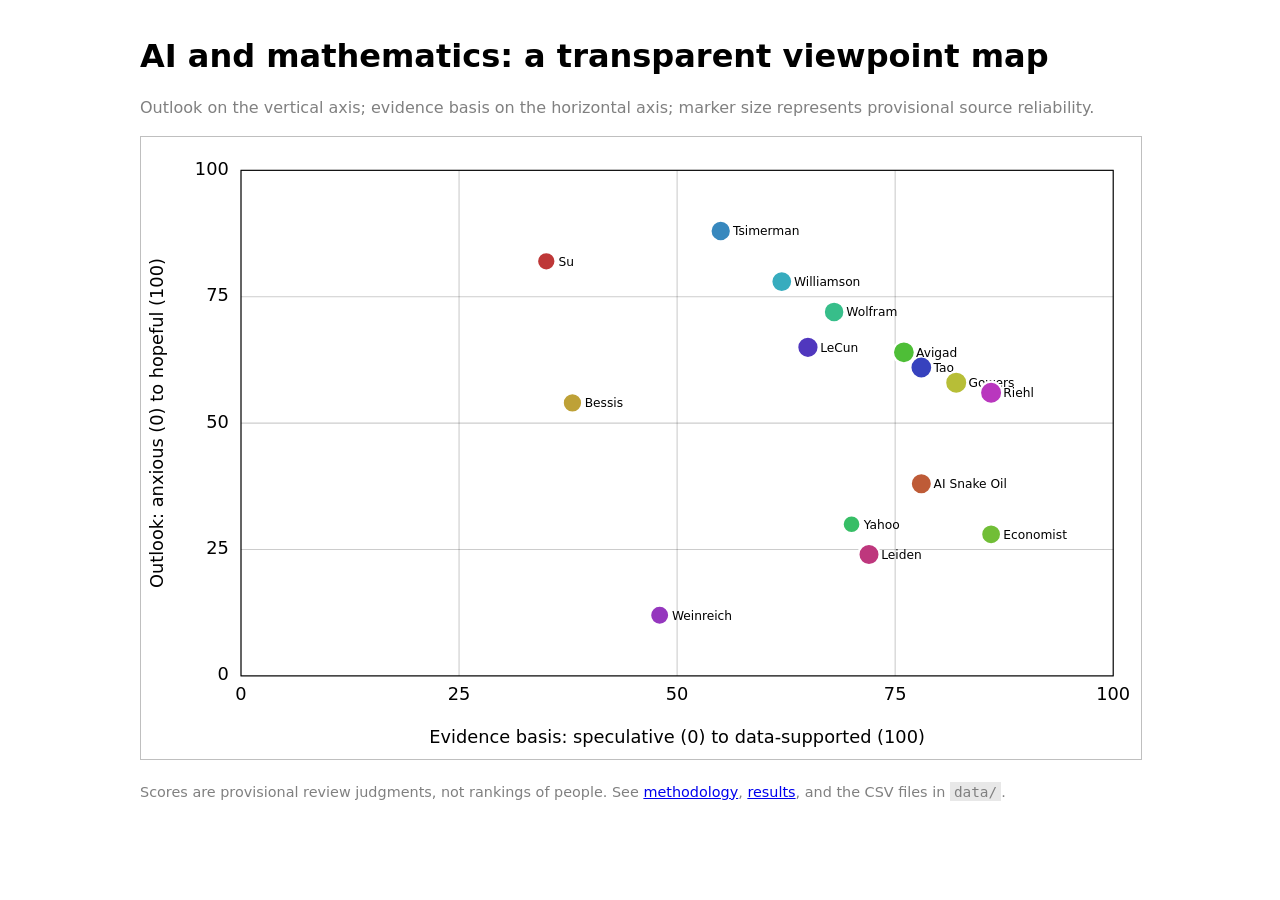
==== docs/index.html @ 7d038725 "Add public results page and source snapshot index" ====
<!doctype html>
<html lang="en">
<head>
  <meta charset="utf-8">
  <meta name="viewport" content="width=device-width, initial-scale=1">
  <title>AI and Mathematics: viewpoint map</title>
  <style>
    :root { color-scheme: light dark; font-family: system-ui, sans-serif; }
    body { max-width: 1000px; margin: 2rem auto; padding: 0 1rem; color: CanvasText; background: Canvas; line-height: 1.5; }
    h1 { margin-bottom: .25rem; } .lede { color: GrayText; }
    svg { width: 100%; height: auto; border: 1px solid color-mix(in srgb, CanvasText 25%, transparent); }
    .grid { stroke: color-mix(in srgb, CanvasText 20%, transparent); } .axis { stroke: CanvasText; }
    .point { stroke: Canvas; stroke-width: 2; } .label { font-size: 11px; fill: CanvasText; }
    .note { font-size: .9rem; color: GrayText; } code { background: color-mix(in srgb, CanvasText 9%, transparent); padding: .1rem .25rem; }
  </style>
</head>
<body>
  <h1>AI and mathematics: a transparent viewpoint map</h1>
  <p class="lede">Outlook on the vertical axis; evidence basis on the horizontal axis; marker size represents provisional source reliability.</p>
  <svg id="chart" viewBox="0 0 900 560" role="img" aria-label="Scatter plot of sources by evidence basis, outlook, and reliability"></svg>
  <p class="note">Scores are provisional review judgments, not rankings of people. See <a href="METHODOLOGY.md">methodology</a>, <a href="RESULTS.md">results</a>, and the CSV files in <code>data/</code>.</p>
  <script>
    const data = [
      ['Su',35,82,60],['Bessis',38,54,68],['Economist',86,28,72],['Yahoo',70,30,55],['Williamson',62,78,80],['Tao',78,61,88],['Weinreich',48,12,65],['Leiden',72,24,82],['AI Snake Oil',78,38,82],['Gowers',82,58,90],['Avigad',76,64,88],['Wolfram',68,72,78],['Tsimerman',55,88,76],['LeCun',65,65,84],['Riehl',86,56,90]
    ];
    const svg = document.getElementById('chart'), ns = 'http://www.w3.org/2000/svg';
    const m={l:90,r:25,t:30,b:75}, w=900-m.l-m.r, h=560-m.t-m.b;
    const x=v=>m.l+v*w/100, y=v=>m.t+(100-v)*h/100;
    const add=(tag,a={},text='')=>{const e=document.createElementNS(ns,tag);Object.entries(a).forEach(([k,v])=>e.setAttribute(k,v));e.textContent=text;svg.append(e);return e};
    add('rect',{x:m.l,y:m.t,width:w,height:h,fill:'none',class:'axis'});
    [0,25,50,75,100].forEach(v=>{ add('line',{x1:x(v),x2:x(v),y1:m.t,y2:m.t+h,class:'grid'}); add('line',{x1:m.l,x2:m.l+w,y1:y(v),y2:y(v),class:'grid'}); add('text',{x:x(v),y:m.t+h+22,'text-anchor':'middle'},v); add('text',{x:m.l-11,y:y(v)+4,'text-anchor':'end'},v); });
    add('text',{x:m.l+w/2,y:545,'text-anchor':'middle'},'Evidence basis: speculative (0) to data-supported (100)');
    add('text',{x:20,y:m.t+h/2,transform:`rotate(-90 20 ${m.t+h/2})`,'text-anchor':'middle'},'Outlook: anxious (0) to hopeful (100)');
    data.forEach(([name,evidence,outlook,reliability],i)=>{const color=`hsl(${(i*47)%360} 55% 48%)`;const c=add('circle',{cx:x(evidence),cy:y(outlook),r:5+reliability/18,fill:color,class:'point'});const title=add('title',{},`${name}: outlook ${outlook}; evidence ${evidence}; reliability ${reliability}`);c.append(title);add('text',{x:x(evidence)+11,y:y(outlook)+4,class:'label'},name);});
  </script>
</body>
</html>
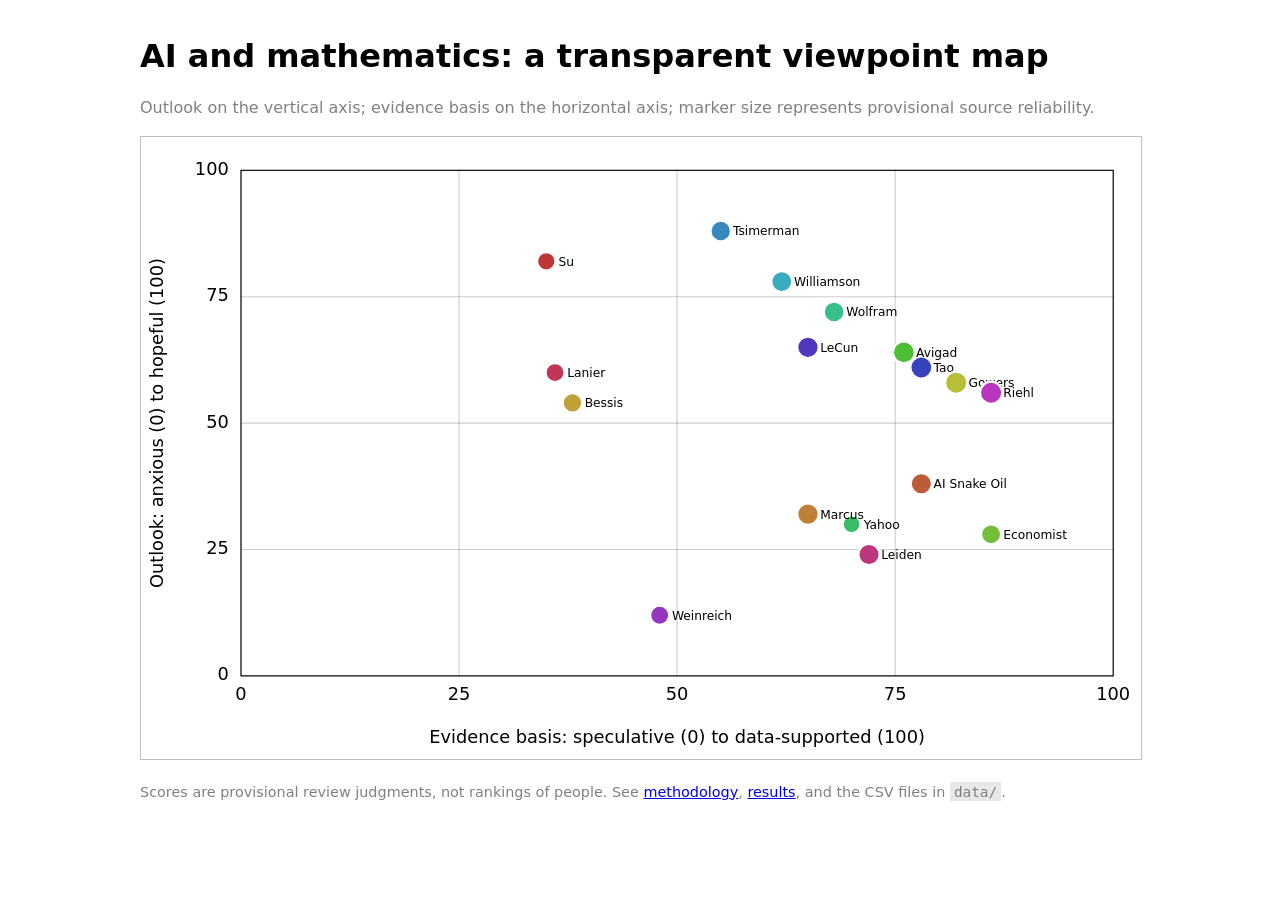
==== commit b7cdaa5c: "Add Lanier and Marcus viewpoint records" ====
--- a/docs/index.html
+++ b/docs/index.html
@@ -21,7 +21,7 @@
   <p class="note">Scores are provisional review judgments, not rankings of people. See <a href="METHODOLOGY.md">methodology</a>, <a href="RESULTS.md">results</a>, and the CSV files in <code>data/</code>.</p>
   <script>
     const data = [
-      ['Su',35,82,60],['Bessis',38,54,68],['Economist',86,28,72],['Yahoo',70,30,55],['Williamson',62,78,80],['Tao',78,61,88],['Weinreich',48,12,65],['Leiden',72,24,82],['AI Snake Oil',78,38,82],['Gowers',82,58,90],['Avigad',76,64,88],['Wolfram',68,72,78],['Tsimerman',55,88,76],['LeCun',65,65,84],['Riehl',86,56,90]
+      ['Su',35,82,60],['Bessis',38,54,68],['Economist',86,28,72],['Yahoo',70,30,55],['Williamson',62,78,80],['Tao',78,61,88],['Weinreich',48,12,65],['Leiden',72,24,82],['AI Snake Oil',78,38,82],['Gowers',82,58,90],['Avigad',76,64,88],['Wolfram',68,72,78],['Tsimerman',55,88,76],['LeCun',65,65,84],['Riehl',86,56,90],['Lanier',36,60,64],['Marcus',65,32,84]
     ];
     const svg = document.getElementById('chart'), ns = 'http://www.w3.org/2000/svg';
     const m={l:90,r:25,t:30,b:75}, w=900-m.l-m.r, h=560-m.t-m.b;
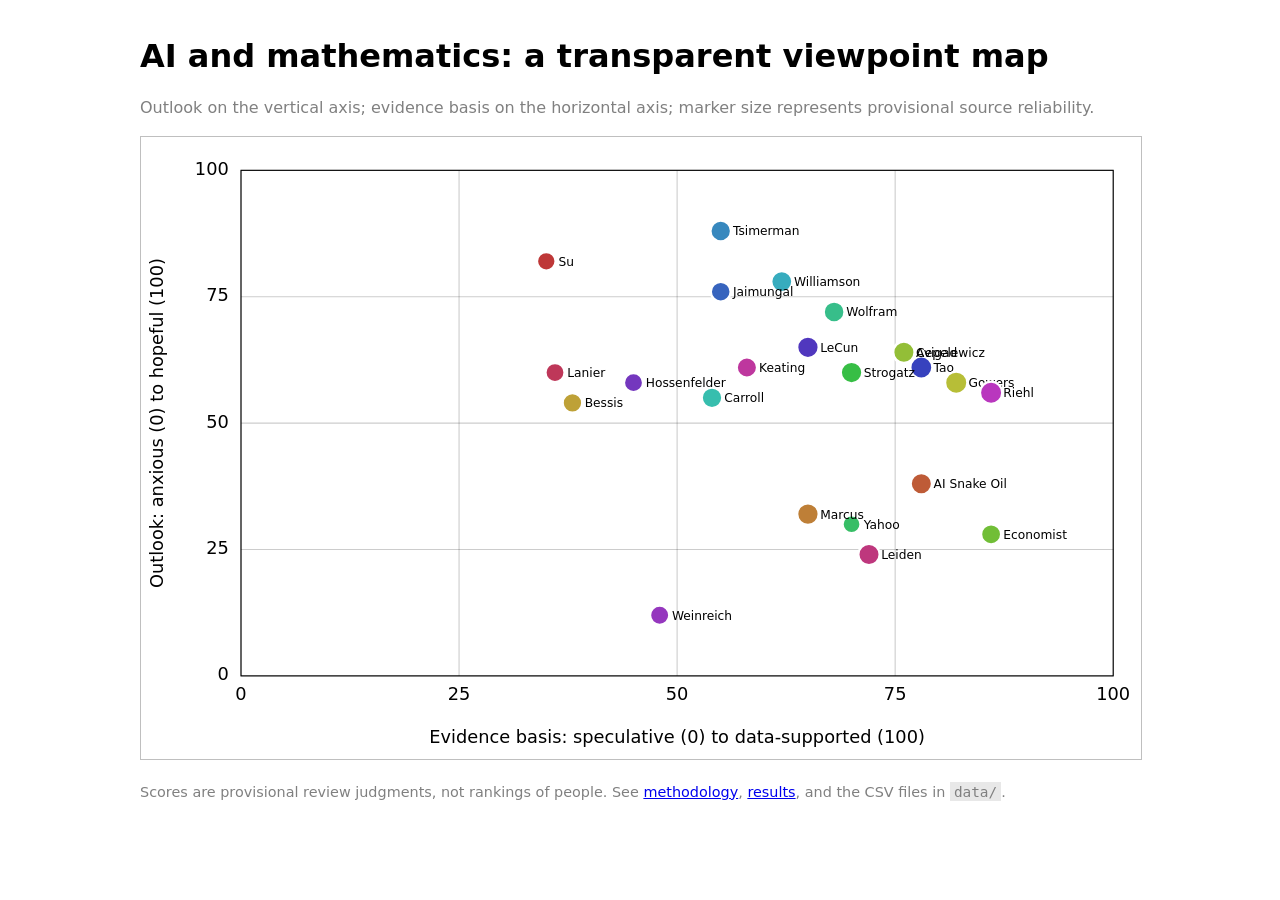
==== commit d83aee63: "Add journalism and podcast sources" ====
--- a/docs/index.html
+++ b/docs/index.html
@@ -21,7 +21,7 @@
   <p class="note">Scores are provisional review judgments, not rankings of people. See <a href="METHODOLOGY.md">methodology</a>, <a href="RESULTS.md">results</a>, and the CSV files in <code>data/</code>.</p>
   <script>
     const data = [
-      ['Su',35,82,60],['Bessis',38,54,68],['Economist',86,28,72],['Yahoo',70,30,55],['Williamson',62,78,80],['Tao',78,61,88],['Weinreich',48,12,65],['Leiden',72,24,82],['AI Snake Oil',78,38,82],['Gowers',82,58,90],['Avigad',76,64,88],['Wolfram',68,72,78],['Tsimerman',55,88,76],['LeCun',65,65,84],['Riehl',86,56,90],['Lanier',36,60,64],['Marcus',65,32,84]
+      ['Su',35,82,60],['Bessis',38,54,68],['Economist',86,28,72],['Yahoo',70,30,55],['Williamson',62,78,80],['Tao',78,61,88],['Weinreich',48,12,65],['Leiden',72,24,82],['AI Snake Oil',78,38,82],['Gowers',82,58,90],['Avigad',76,64,88],['Wolfram',68,72,78],['Tsimerman',55,88,76],['LeCun',65,65,84],['Riehl',86,56,90],['Lanier',36,60,64],['Marcus',65,32,84],['Cepelewicz',76,64,82],['Strogatz',70,60,84],['Carroll',54,55,76],['Jaimungal',55,76,70],['Hossenfelder',45,58,64],['Keating',58,61,74]
     ];
     const svg = document.getElementById('chart'), ns = 'http://www.w3.org/2000/svg';
     const m={l:90,r:25,t:30,b:75}, w=900-m.l-m.r, h=560-m.t-m.b;
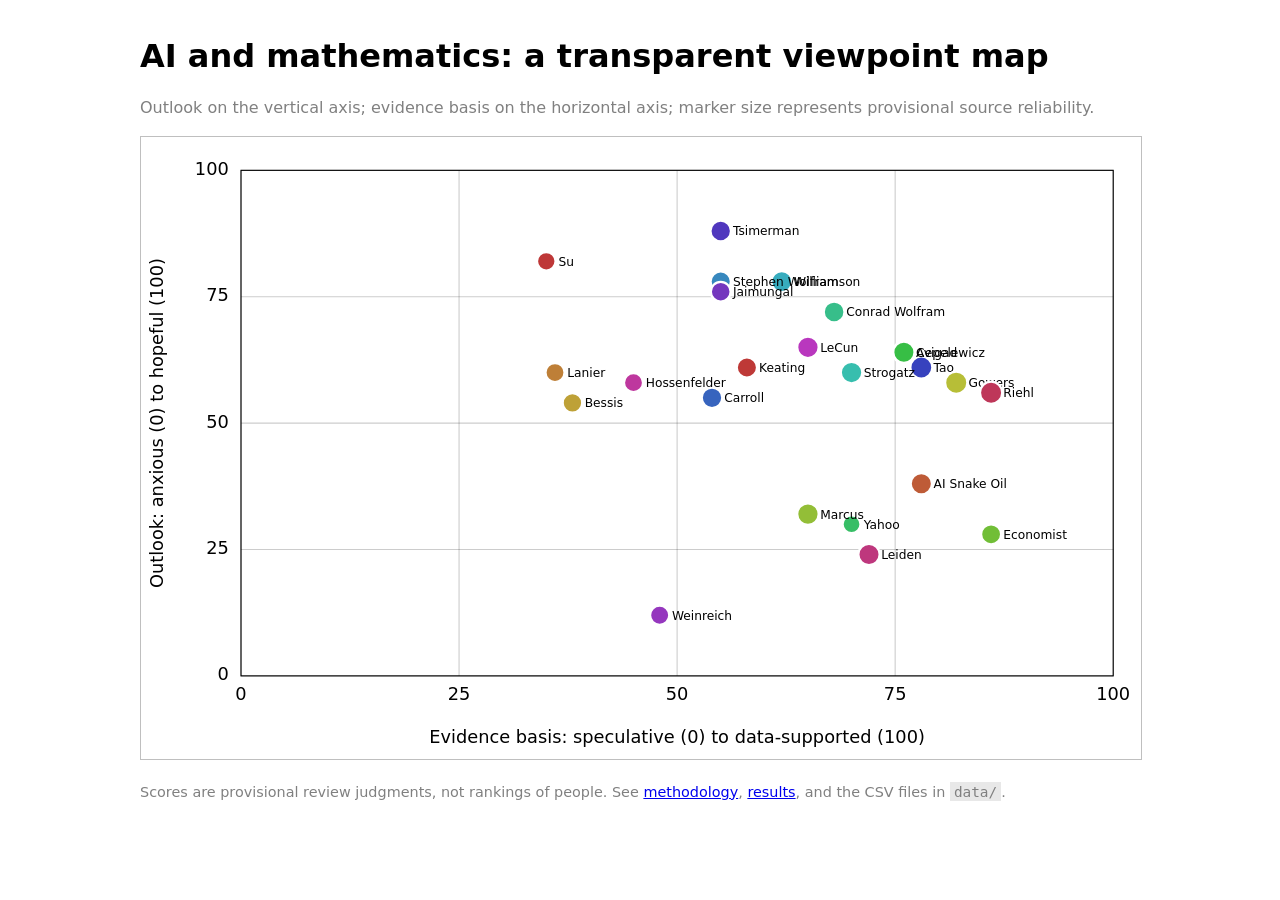
==== commit 008e9b19: "Add Stephen Wolfram viewpoint" ====
--- a/docs/index.html
+++ b/docs/index.html
@@ -21,7 +21,7 @@
   <p class="note">Scores are provisional review judgments, not rankings of people. See <a href="METHODOLOGY.md">methodology</a>, <a href="RESULTS.md">results</a>, and the CSV files in <code>data/</code>.</p>
   <script>
     const data = [
-      ['Su',35,82,60],['Bessis',38,54,68],['Economist',86,28,72],['Yahoo',70,30,55],['Williamson',62,78,80],['Tao',78,61,88],['Weinreich',48,12,65],['Leiden',72,24,82],['AI Snake Oil',78,38,82],['Gowers',82,58,90],['Avigad',76,64,88],['Wolfram',68,72,78],['Tsimerman',55,88,76],['LeCun',65,65,84],['Riehl',86,56,90],['Lanier',36,60,64],['Marcus',65,32,84],['Cepelewicz',76,64,82],['Strogatz',70,60,84],['Carroll',54,55,76],['Jaimungal',55,76,70],['Hossenfelder',45,58,64],['Keating',58,61,74]
+      ['Su',35,82,60],['Bessis',38,54,68],['Economist',86,28,72],['Yahoo',70,30,55],['Williamson',62,78,80],['Tao',78,61,88],['Weinreich',48,12,65],['Leiden',72,24,82],['AI Snake Oil',78,38,82],['Gowers',82,58,90],['Avigad',76,64,88],['Conrad Wolfram',68,72,78],['Stephen Wolfram',55,78,74],['Tsimerman',55,88,76],['LeCun',65,65,84],['Riehl',86,56,90],['Lanier',36,60,64],['Marcus',65,32,84],['Cepelewicz',76,64,82],['Strogatz',70,60,84],['Carroll',54,55,76],['Jaimungal',55,76,70],['Hossenfelder',45,58,64],['Keating',58,61,74]
     ];
     const svg = document.getElementById('chart'), ns = 'http://www.w3.org/2000/svg';
     const m={l:90,r:25,t:30,b:75}, w=900-m.l-m.r, h=560-m.t-m.b;
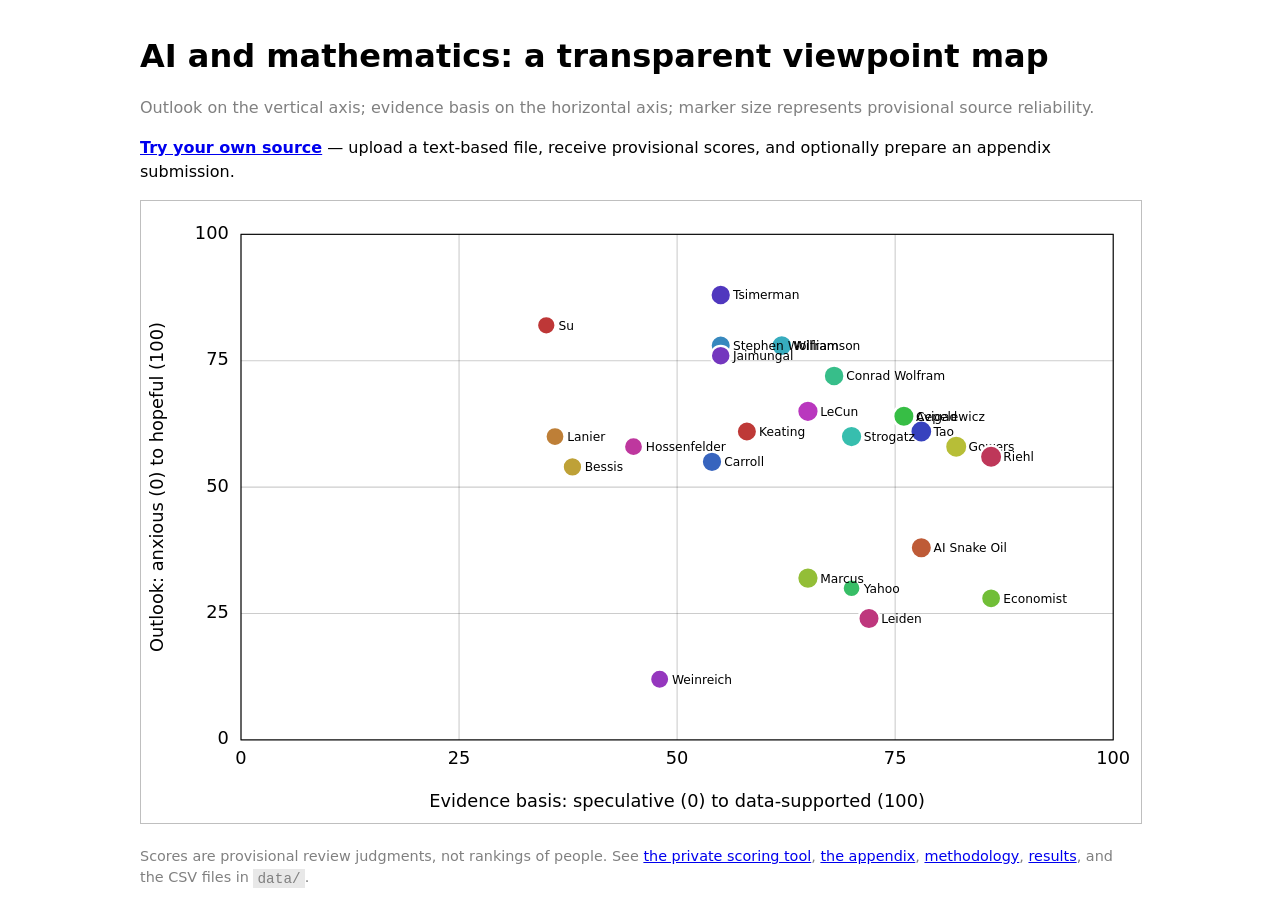
==== commit 99d9ad07: "Add arXiv-backed source submissions" ====
--- a/docs/index.html
+++ b/docs/index.html
@@ -17,8 +17,9 @@
 <body>
   <h1>AI and mathematics: a transparent viewpoint map</h1>
   <p class="lede">Outlook on the vertical axis; evidence basis on the horizontal axis; marker size represents provisional source reliability.</p>
+  <p><a href="score-your-source.html"><strong>Try your own source</strong></a> — upload a text-based file, receive provisional scores, and optionally prepare an appendix submission.</p>
   <svg id="chart" viewBox="0 0 900 560" role="img" aria-label="Scatter plot of sources by evidence basis, outlook, and reliability"></svg>
-  <p class="note">Scores are provisional review judgments, not rankings of people. See <a href="METHODOLOGY.md">methodology</a>, <a href="RESULTS.md">results</a>, and the CSV files in <code>data/</code>.</p>
+  <p class="note">Scores are provisional review judgments, not rankings of people. See <a href="score-your-source.html">the private scoring tool</a>, <a href="appendix.html">the appendix</a>, <a href="METHODOLOGY.md">methodology</a>, <a href="RESULTS.md">results</a>, and the CSV files in <code>data/</code>.</p>
   <script>
     const data = [
       ['Su',35,82,60],['Bessis',38,54,68],['Economist',86,28,72],['Yahoo',70,30,55],['Williamson',62,78,80],['Tao',78,61,88],['Weinreich',48,12,65],['Leiden',72,24,82],['AI Snake Oil',78,38,82],['Gowers',82,58,90],['Avigad',76,64,88],['Conrad Wolfram',68,72,78],['Stephen Wolfram',55,78,74],['Tsimerman',55,88,76],['LeCun',65,65,84],['Riehl',86,56,90],['Lanier',36,60,64],['Marcus',65,32,84],['Cepelewicz',76,64,82],['Strogatz',70,60,84],['Carroll',54,55,76],['Jaimungal',55,76,70],['Hossenfelder',45,58,64],['Keating',58,61,74]
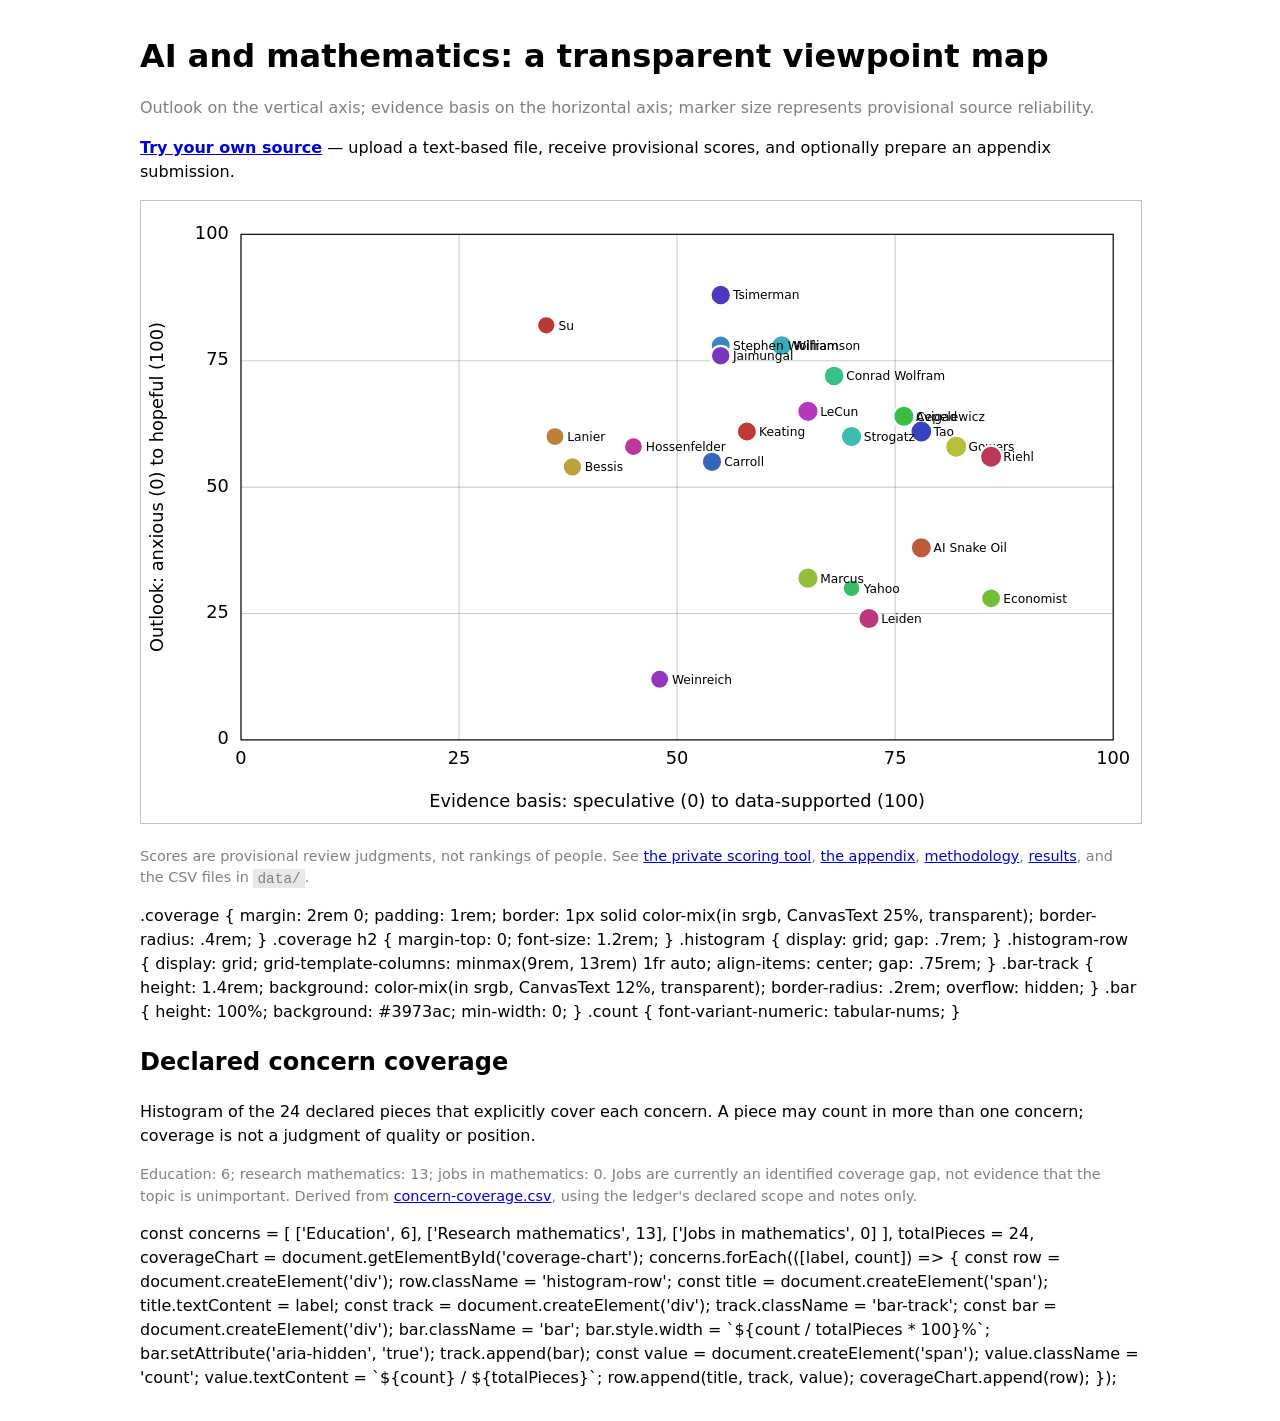
==== commit 50c083c5: "Add declared concern coverage histogram" ====
--- a/docs/index.html
+++ b/docs/index.html
@@ -36,3 +36,26 @@
   </script>
 </body>
 </html>
+    .coverage { margin: 2rem 0; padding: 1rem; border: 1px solid color-mix(in srgb, CanvasText 25%, transparent); border-radius: .4rem; }
+    .coverage h2 { margin-top: 0; font-size: 1.2rem; } .histogram { display: grid; gap: .7rem; }
+    .histogram-row { display: grid; grid-template-columns: minmax(9rem, 13rem) 1fr auto; align-items: center; gap: .75rem; }
+    .bar-track { height: 1.4rem; background: color-mix(in srgb, CanvasText 12%, transparent); border-radius: .2rem; overflow: hidden; }
+    .bar { height: 100%; background: #3973ac; min-width: 0; } .count { font-variant-numeric: tabular-nums; }
+  <section class="coverage" aria-labelledby="coverage-title">
+    <h2 id="coverage-title">Declared concern coverage</h2>
+    <p>Histogram of the 24 declared pieces that explicitly cover each concern. A piece may count in more than one concern; coverage is not a judgment of quality or position.</p>
+    <div id="coverage-chart" class="histogram" role="img" aria-label="Histogram showing concern coverage across declared pieces"></div>
+    <p class="note">Education: 6; research mathematics: 13; jobs in mathematics: 0. Jobs are currently an identified coverage gap, not evidence that the topic is unimportant. Derived from <a href="../data/concern-coverage.csv">concern-coverage.csv</a>, using the ledger's declared scope and notes only.</p>
+  </section>
+    const concerns = [
+      ['Education', 6], ['Research mathematics', 13], ['Jobs in mathematics', 0]
+    ], totalPieces = 24, coverageChart = document.getElementById('coverage-chart');
+    concerns.forEach(([label, count]) => {
+      const row = document.createElement('div'); row.className = 'histogram-row';
+      const title = document.createElement('span'); title.textContent = label;
+      const track = document.createElement('div'); track.className = 'bar-track';
+      const bar = document.createElement('div'); bar.className = 'bar';
+      bar.style.width = `${count / totalPieces * 100}%`; bar.setAttribute('aria-hidden', 'true'); track.append(bar);
+      const value = document.createElement('span'); value.className = 'count'; value.textContent = `${count} / ${totalPieces}`;
+      row.append(title, track, value); coverageChart.append(row);
+    });
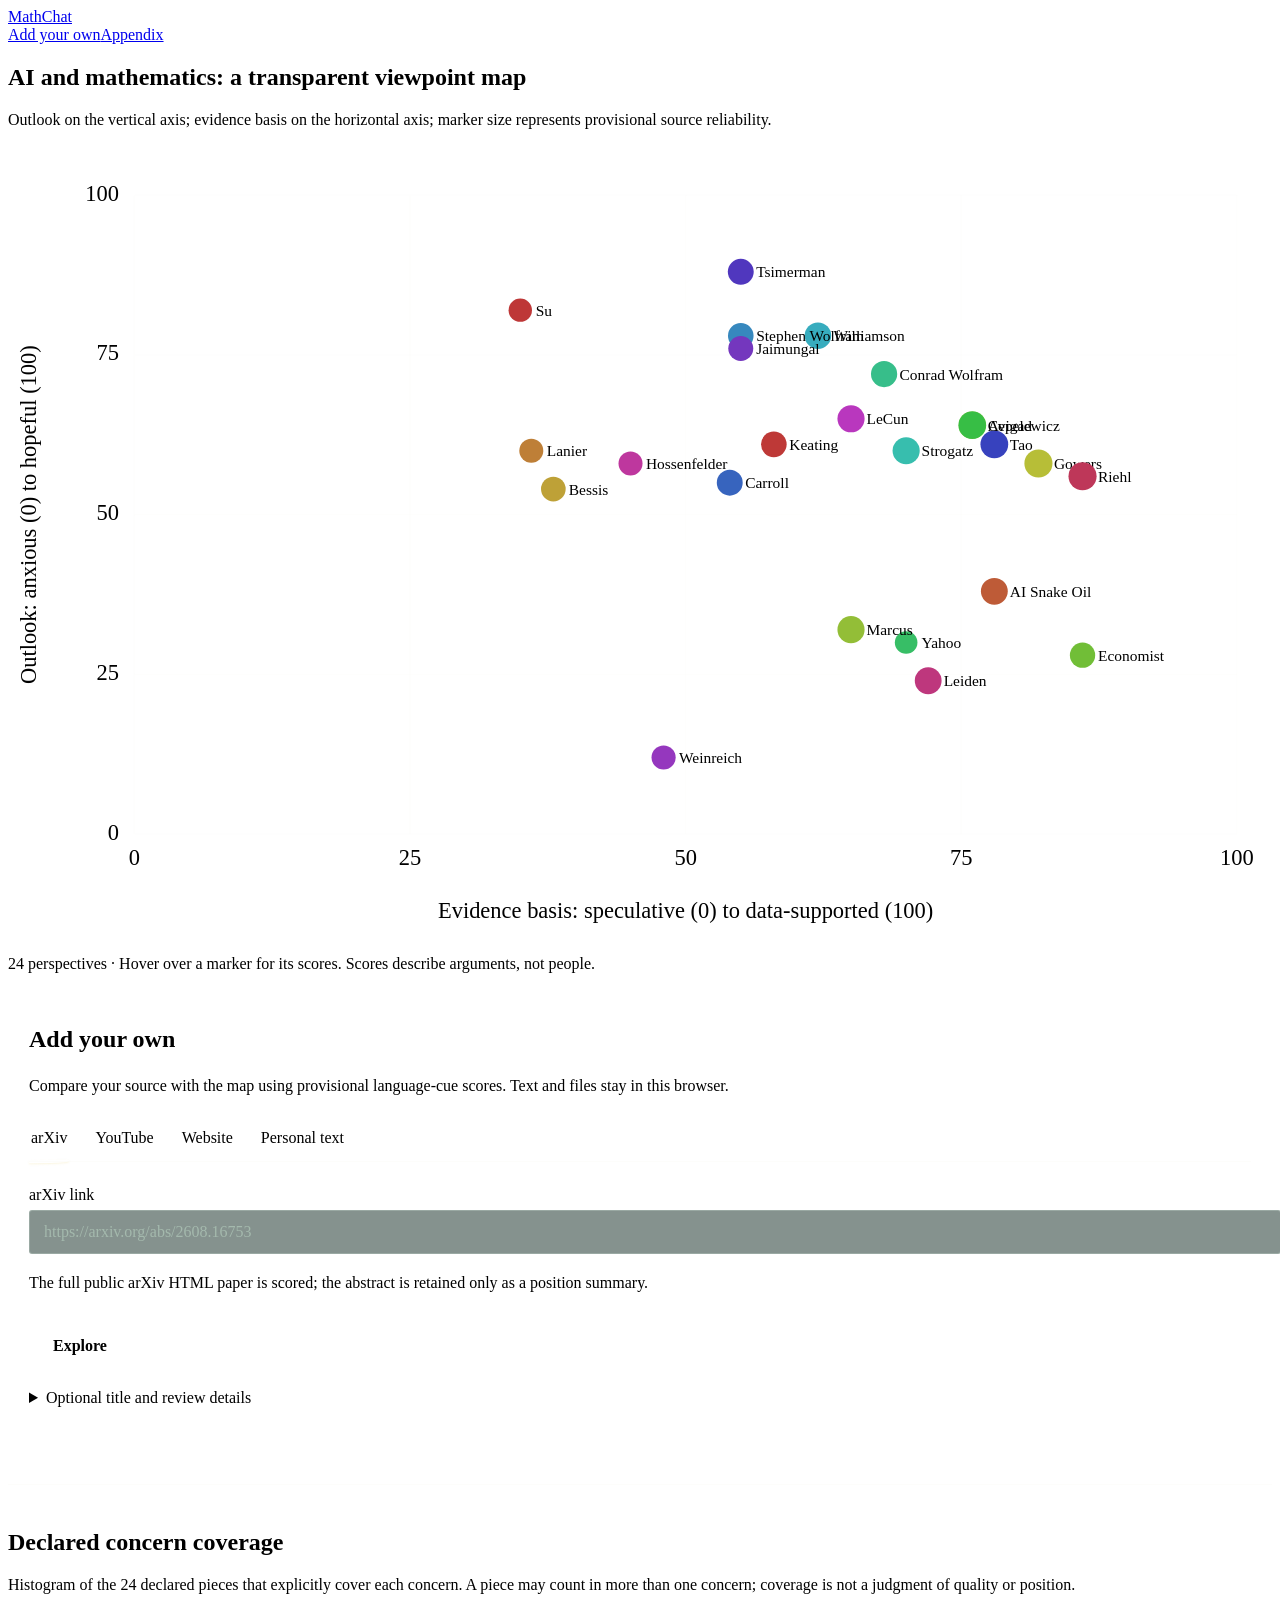
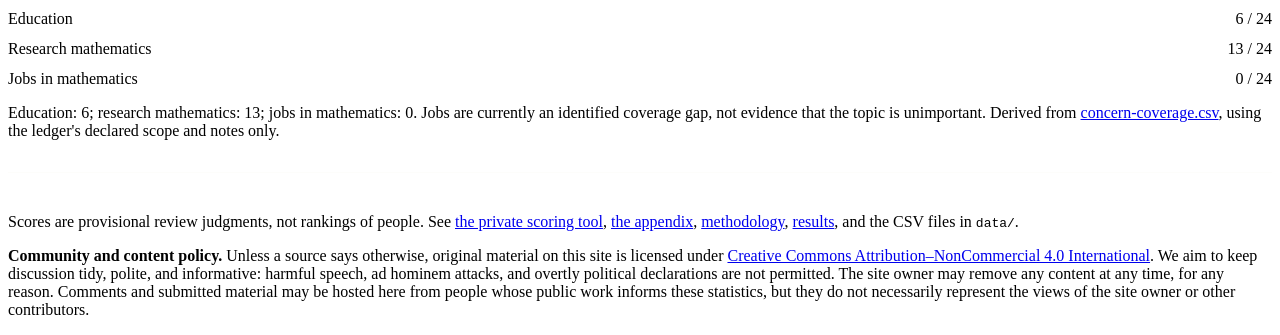
==== commit 340d9fbb: "Rebuild the docs preview on the shared chalkboard theme Moves the preview pages onto mathchat.css an" ====
--- a/docs/index.html
+++ b/docs/index.html
@@ -4,22 +4,38 @@
   <meta charset="utf-8">
   <meta name="viewport" content="width=device-width, initial-scale=1">
   <title>AI and Mathematics: viewpoint map</title>
-  <style>
-    :root { color-scheme: light dark; font-family: system-ui, sans-serif; }
-    body { max-width: 1000px; margin: 2rem auto; padding: 0 1rem; color: CanvasText; background: Canvas; line-height: 1.5; }
-    h1 { margin-bottom: .25rem; } .lede { color: GrayText; }
-    svg { width: 100%; height: auto; border: 1px solid color-mix(in srgb, CanvasText 25%, transparent); }
-    .grid { stroke: color-mix(in srgb, CanvasText 20%, transparent); } .axis { stroke: CanvasText; }
-    .point { stroke: Canvas; stroke-width: 2; } .label { font-size: 11px; fill: CanvasText; }
-    .note { font-size: .9rem; color: GrayText; } code { background: color-mix(in srgb, CanvasText 9%, transparent); padding: .1rem .25rem; }
-  </style>
+  <link rel="stylesheet" href="/assets/css/main.css">
+  <link rel="stylesheet" href="mathchat.css">
+  <script src="source-tool.js" defer></script>
 </head>
 <body>
+<div class="chalkboard-frame"></div>
+<div class="chalkboard-content"><div class="mathchat-page">
+  <header class="site-header"><a class="brand" href="index.html">MathChat</a><nav aria-label="Main navigation"><a href="#source-tool">Add your own</a><a href="appendix.html">Appendix</a></nav></header>
+  <main>
+  <section class="intro">
   <h1>AI and mathematics: a transparent viewpoint map</h1>
   <p class="lede">Outlook on the vertical axis; evidence basis on the horizontal axis; marker size represents provisional source reliability.</p>
-  <p><a href="score-your-source.html"><strong>Try your own source</strong></a> — upload a text-based file, receive provisional scores, and optionally prepare an appendix submission.</p>
+  </section>
+  <section class="map-section" aria-label="Viewpoint map">
+  <div class="plot-scroll" tabindex="0" role="region" aria-label="Viewpoint plot; scroll horizontally on small screens">
   <svg id="chart" viewBox="0 0 900 560" role="img" aria-label="Scatter plot of sources by evidence basis, outlook, and reliability"></svg>
+  </div>
+  <p class="note map-caption">24 perspectives · Hover over a marker for its scores. Scores describe arguments, not people.</p>
+  </section>
+  <div id="source-tool"></div>
+  <noscript><p>Enable JavaScript to display the map and explore your own source.</p></noscript>
+  <section class="coverage" aria-labelledby="coverage-title">
+    <h2 id="coverage-title">Declared concern coverage</h2>
+    <p>Histogram of the 24 declared pieces that explicitly cover each concern. A piece may count in more than one concern; coverage is not a judgment of quality or position.</p>
+    <div id="coverage-chart" class="histogram" role="img" aria-label="Histogram showing concern coverage across declared pieces"></div>
+    <p class="note">Education: 6; research mathematics: 13; jobs in mathematics: 0. Jobs are currently an identified coverage gap, not evidence that the topic is unimportant. Derived from <a href="../data/concern-coverage.csv">concern-coverage.csv</a>, using the ledger's declared scope and notes only.</p>
+  </section>
+  </main>
+  <footer class="site-footer">
   <p class="note">Scores are provisional review judgments, not rankings of people. See <a href="score-your-source.html">the private scoring tool</a>, <a href="appendix.html">the appendix</a>, <a href="METHODOLOGY.md">methodology</a>, <a href="RESULTS.md">results</a>, and the CSV files in <code>data/</code>.</p>
+  <p class="policy"><strong>Community and content policy.</strong> Unless a source says otherwise, original material on this site is licensed under <a href="https://creativecommons.org/licenses/by-nc/4.0/">Creative Commons Attribution–NonCommercial 4.0 International</a>. We aim to keep discussion tidy, polite, and informative: harmful speech, ad hominem attacks, and overtly political declarations are not permitted. The site owner may remove any content at any time, for any reason. Comments and submitted material may be hosted here from people whose public work informs these statistics, but they do not necessarily represent the views of the site owner or other contributors.</p>
+  </footer>
   <script>
     const data = [
       ['Su',35,82,60],['Bessis',38,54,68],['Economist',86,28,72],['Yahoo',70,30,55],['Williamson',62,78,80],['Tao',78,61,88],['Weinreich',48,12,65],['Leiden',72,24,82],['AI Snake Oil',78,38,82],['Gowers',82,58,90],['Avigad',76,64,88],['Conrad Wolfram',68,72,78],['Stephen Wolfram',55,78,74],['Tsimerman',55,88,76],['LeCun',65,65,84],['Riehl',86,56,90],['Lanier',36,60,64],['Marcus',65,32,84],['Cepelewicz',76,64,82],['Strogatz',70,60,84],['Carroll',54,55,76],['Jaimungal',55,76,70],['Hossenfelder',45,58,64],['Keating',58,61,74]
@@ -33,20 +49,6 @@
     add('text',{x:m.l+w/2,y:545,'text-anchor':'middle'},'Evidence basis: speculative (0) to data-supported (100)');
     add('text',{x:20,y:m.t+h/2,transform:`rotate(-90 20 ${m.t+h/2})`,'text-anchor':'middle'},'Outlook: anxious (0) to hopeful (100)');
     data.forEach(([name,evidence,outlook,reliability],i)=>{const color=`hsl(${(i*47)%360} 55% 48%)`;const c=add('circle',{cx:x(evidence),cy:y(outlook),r:5+reliability/18,fill:color,class:'point'});const title=add('title',{},`${name}: outlook ${outlook}; evidence ${evidence}; reliability ${reliability}`);c.append(title);add('text',{x:x(evidence)+11,y:y(outlook)+4,class:'label'},name);});
-  </script>
-</body>
-</html>
-    .coverage { margin: 2rem 0; padding: 1rem; border: 1px solid color-mix(in srgb, CanvasText 25%, transparent); border-radius: .4rem; }
-    .coverage h2 { margin-top: 0; font-size: 1.2rem; } .histogram { display: grid; gap: .7rem; }
-    .histogram-row { display: grid; grid-template-columns: minmax(9rem, 13rem) 1fr auto; align-items: center; gap: .75rem; }
-    .bar-track { height: 1.4rem; background: color-mix(in srgb, CanvasText 12%, transparent); border-radius: .2rem; overflow: hidden; }
-    .bar { height: 100%; background: #3973ac; min-width: 0; } .count { font-variant-numeric: tabular-nums; }
-  <section class="coverage" aria-labelledby="coverage-title">
-    <h2 id="coverage-title">Declared concern coverage</h2>
-    <p>Histogram of the 24 declared pieces that explicitly cover each concern. A piece may count in more than one concern; coverage is not a judgment of quality or position.</p>
-    <div id="coverage-chart" class="histogram" role="img" aria-label="Histogram showing concern coverage across declared pieces"></div>
-    <p class="note">Education: 6; research mathematics: 13; jobs in mathematics: 0. Jobs are currently an identified coverage gap, not evidence that the topic is unimportant. Derived from <a href="../data/concern-coverage.csv">concern-coverage.csv</a>, using the ledger's declared scope and notes only.</p>
-  </section>
     const concerns = [
       ['Education', 6], ['Research mathematics', 13], ['Jobs in mathematics', 0]
     ], totalPieces = 24, coverageChart = document.getElementById('coverage-chart');
@@ -59,3 +61,7 @@
       const value = document.createElement('span'); value.className = 'count'; value.textContent = `${count} / ${totalPieces}`;
       row.append(title, track, value); coverageChart.append(row);
     });
+  </script>
+</div></div>
+</body>
+</html>
--- a/docs/mathchat.css
+++ b/docs/mathchat.css
@@ -0,0 +1,62 @@
+/* MathChat layout only. The host's main.css owns backgrounds, frame, fonts and colors. */
+.mathchat-page { --board: var(--chalkboard-dark); --chalk: var(--chalk-white); --muted: var(--chalk-dust); --yellow: var(--chalk-yellow); --line: rgba(248,248,240,.25); }
+.mathchat-page .intro { margin-bottom: 1.5rem; }
+.mathchat-page .map-section { margin-bottom: 2rem; }
+.mathchat-page .plot-scroll { overflow-x: auto; }
+.mathchat-page #chart { display: block; width: 100%; min-width: 650px; height: auto; }
+.mathchat-page #chart text { fill: var(--chalk-white); }
+.mathchat-page .grid { stroke: rgba(248,248,240,.18); }
+.mathchat-page .axis { stroke: var(--chalk-white); }
+.mathchat-page .point { stroke: var(--chalk-white); stroke-width: 2; }
+.mathchat-page .label { font-size: 11px; }
+.mathchat-page .mathchat-plot-wrap { margin: 1rem 0; }
+.mathchat-page .mathchat-key { gap: .75rem 1.25rem; margin-bottom: 2rem; }
+.mathchat-page .mathchat-key button, .mathchat-page .mathchat-key span { font-size: 1rem; margin: 0; }
+.mathchat-page .source-tool { border: 1px solid #ffffff45; border-radius: 4px 9px 5px 7px; padding: 28px 32px; background: #ffffff03; margin: 0 0 40px; }
+.mathchat-page .tabs { display: flex; gap: 24px; border-bottom: 1px solid var(--line); margin: 20px 0 24px; }
+.mathchat-page button, .mathchat-page input, .mathchat-page textarea { font: inherit; }
+.mathchat-page button { cursor: pointer; }
+.mathchat-page .tabs [role=tab] { position: relative; padding: 10px 2px 14px; border: 0; color: var(--muted); background: transparent; white-space: nowrap; }
+.mathchat-page .tabs [aria-selected=true] { color: var(--yellow); }
+.mathchat-page .tabs [aria-selected=true]::after { content: ''; position: absolute; bottom: -2px; left: 0; right: 0; height: 3px; background: var(--yellow); border-radius: 40% 20% 45% 15%; transform: rotate(-1deg); box-shadow: 0 1px 2px #f1da8a40; }
+.mathchat-page label { display: block; margin: 12px 0 6px; }
+.mathchat-page input:not([type=checkbox]):not([type=file]), .mathchat-page textarea { display: block; width: 100%; border: 1px solid #baccc266; border-radius: 3px; padding: 12px 14px; background: #0c261e80; color: var(--chalk); }
+.mathchat-page input::placeholder, .mathchat-page textarea::placeholder { color: #a4b9ad; opacity: 1; }
+.mathchat-page textarea { min-height: 180px; resize: vertical; }
+.mathchat-page input[type=file] { max-width: 100%; margin: 4px 0 12px; }
+.mathchat-page input[type=checkbox] { accent-color: var(--yellow); }
+.mathchat-page .source-tool button:not([role=tab]) { padding: 10px 24px; border: 1px solid var(--yellow); border-radius: 3px 5px 4px 3px; background: transparent; color: var(--chalk-white); font-weight: 700; margin: 16px 0 8px; }
+.mathchat-page .source-tool button:not([role=tab]):hover { background: var(--eraser-smudge); color: var(--chalk-yellow); }
+.mathchat-page .source-tool button:disabled { cursor: not-allowed; opacity: .5; }
+.mathchat-page :focus-visible { outline: 2px solid var(--yellow); outline-offset: 4px; }
+.mathchat-page [hidden], .mathchat-page .hidden { display: none !important; }
+.mathchat-page details { margin: 16px 0; }
+.mathchat-page summary { cursor: pointer; color: var(--muted); }
+.mathchat-page .scores { display: grid; grid-template-columns: repeat(3, 1fr); gap: 16px; margin: 20px 0; }
+.mathchat-page .score { border-top: 1px solid var(--line); padding: 16px 0; }
+.mathchat-page .score b { display: block; font-size: 2rem; color: var(--yellow); }
+.mathchat-page .card { border-top: 1px solid var(--line); margin-top: 24px; padding-top: 24px; }
+
+.mathchat-page .source-tool { background: transparent; padding: 1.25rem; }
+.mathchat-page .source-tool h2 { margin-top: 0; }
+.mathchat-page .source-tool p, .mathchat-page .source-tool small { font-size: 1rem; line-height: 1.6; }
+.mathchat-page .source-tool input, .mathchat-page .source-tool textarea, .mathchat-page .source-tool button { font-family: inherit; font-size: 1rem; }
+.mathchat-page .source-tool label { font-size: 1rem; }
+.mathchat-page .source-tool .score { font-size: 1rem; }
+.mathchat-page .source-tool .note { color: var(--chalk-dust); }
+.mathchat-page .tabs { gap: 1.5rem; }
+.mathchat-page .histogram { display: grid; gap: .75rem; }
+.mathchat-page .histogram-row { display: grid; grid-template-columns: minmax(8rem, 1fr) 2fr auto; gap: 1rem; align-items: center; }
+.mathchat-page .bar-track { height: 1rem; background: var(--eraser-smudge); }
+.mathchat-page .bar { height: 100%; background: var(--chalk-blue); }
+.mathchat-page .coverage, .mathchat-page .site-footer { border-top: 1px solid var(--line); padding-top: 1.5rem; margin-top: 2rem; }
+@media (max-width: 700px) {
+  .mathchat-page .source-tool { padding: 1rem .6rem; }
+  .mathchat-page .tabs { gap: .4rem; justify-content: space-between; }
+  .mathchat-page .tabs [role=tab] { font-size: .85rem; }
+  .mathchat-page .scores { grid-template-columns: 1fr; gap: 0; }
+}
+/* Keep the host's fixed classroom header clear of in-page navigation. */
+.mathchat-page #source-tool { scroll-margin-top: 80px; }
+.mathchat-page .tabs [role=tab] { box-shadow: none; border-radius: 0; transform: none; }
+.mathchat-page .source-tool button:not([role=tab]) { box-shadow: none; }
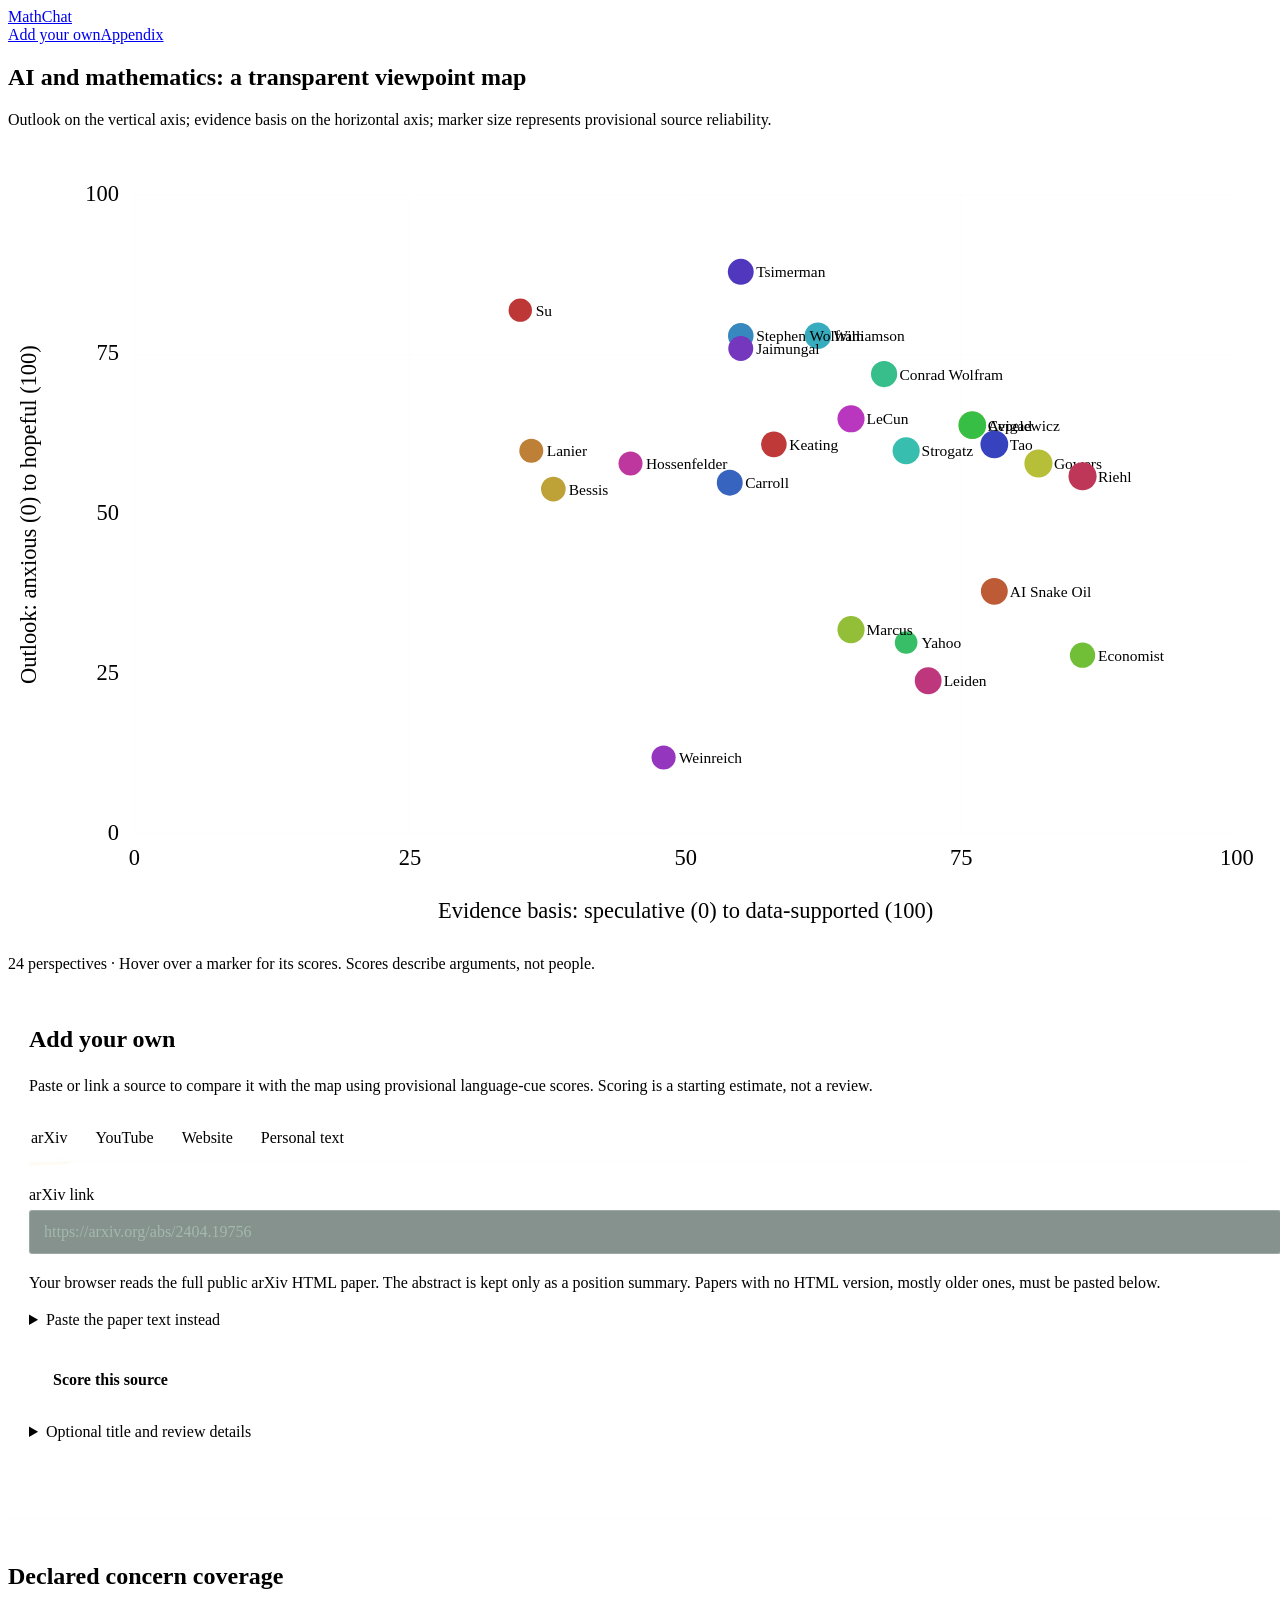
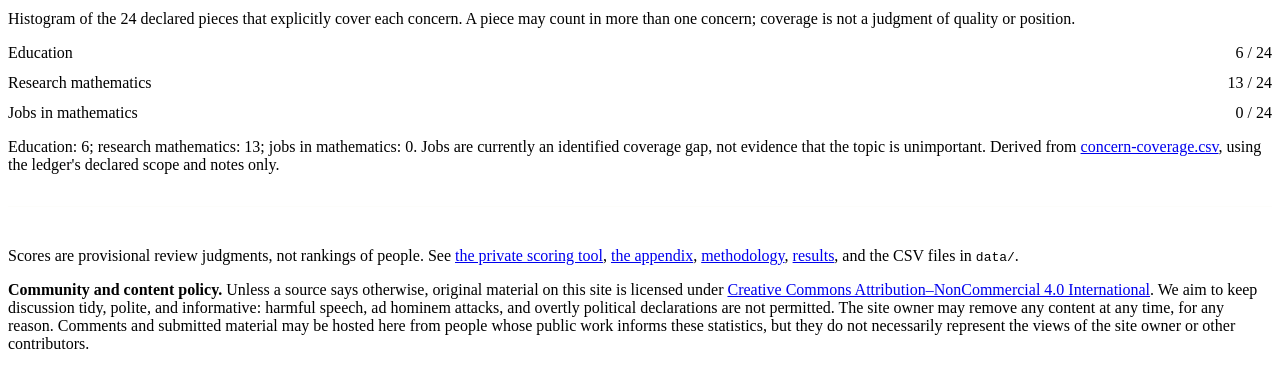
==== commit 4f2caafa: "Accept a submission with one command that says whether it worked Following the emailed instructions " ====
--- a/docs/index.html
+++ b/docs/index.html
@@ -48,6 +48,9 @@
     [0,25,50,75,100].forEach(v=>{ add('line',{x1:x(v),x2:x(v),y1:m.t,y2:m.t+h,class:'grid'}); add('line',{x1:m.l,x2:m.l+w,y1:y(v),y2:y(v),class:'grid'}); add('text',{x:x(v),y:m.t+h+22,'text-anchor':'middle'},v); add('text',{x:m.l-11,y:y(v)+4,'text-anchor':'end'},v); });
     add('text',{x:m.l+w/2,y:545,'text-anchor':'middle'},'Evidence basis: speculative (0) to data-supported (100)');
     add('text',{x:20,y:m.t+h/2,transform:`rotate(-90 20 ${m.t+h/2})`,'text-anchor':'middle'},'Outlook: anxious (0) to hopeful (100)');
+    // This preview carries a static snapshot of the map; say how big it is so
+    // the test checks the chart against its own data rather than a fixed number.
+    document.getElementById('chart').dataset.sourceCount = data.length;
     data.forEach(([name,evidence,outlook,reliability],i)=>{const color=`hsl(${(i*47)%360} 55% 48%)`;const c=add('circle',{cx:x(evidence),cy:y(outlook),r:5+reliability/18,fill:color,class:'point'});const title=add('title',{},`${name}: outlook ${outlook}; evidence ${evidence}; reliability ${reliability}`);c.append(title);add('text',{x:x(evidence)+11,y:y(outlook)+4,class:'label'},name);});
     const concerns = [
       ['Education', 6], ['Research mathematics', 13], ['Jobs in mathematics', 0]
--- a/docs/mathchat.css
+++ b/docs/mathchat.css
@@ -60,3 +60,79 @@
 .mathchat-page #source-tool { scroll-margin-top: 80px; }
 .mathchat-page .tabs [role=tab] { box-shadow: none; border-radius: 0; transform: none; }
 .mathchat-page .source-tool button:not([role=tab]) { box-shadow: none; }
+
+/* Source directory: typography and backgrounds remain owned by main.css. */
+.mathchat-source-directory .mathchat-source-list { display: grid; gap: 1.5rem; }
+.mathchat-source-directory .mathchat-source-entry { border-top: 1px solid var(--line); padding: 1.25rem 0 .5rem; overflow-wrap: anywhere; scroll-margin-top: 80px; }
+.mathchat-source-directory .mathchat-source-entry h3 { font-family: inherit; color: var(--chalk-blue); font-size: 1.35rem; margin: 0 0 .5rem; }
+.mathchat-source-directory .mathchat-source-entry p { font-size: 1rem; margin: .5rem 0; }
+.mathchat-source-directory .mathchat-source-entry a { max-width: 100%; }
+.mathchat-source-directory .mathchat-source-entry .mathchat-source-kind,
+.mathchat-source-directory .mathchat-source-entry .mathchat-source-scope { color: var(--chalk-dust); }
+.mathchat-source-directory .mathchat-source-entry details { font-size: 1rem; margin: .75rem 0; }
+.mathchat-source-directory .mathchat-source-entry .statement-excerpt { white-space: pre-wrap; }
+
+/* Existing plot styles shared by the individual chart pages. */
+
+.mathchat-plot-wrap { overflow-x: auto; margin: 1.5rem 0 2rem; }
+.mathchat-plot { display: block; width: 100%; min-width: 760px; height: auto; }
+.mathchat-plot .grid { stroke: rgba(255,255,255,.18); stroke-width: 1; }
+.mathchat-plot .frame { fill: none; stroke: var(--chalk-white); stroke-width: 1.25; }
+.mathchat-plot .axis-label { fill: var(--chalk-white); font: 15px system-ui, sans-serif; }
+.mathchat-plot .tick { fill: var(--chalk-white); font: 12px system-ui, sans-serif; }
+.mathchat-plot .point { stroke: var(--chalk-white); stroke-width: 2; opacity: .94; }
+.mathchat-plot .point-label { fill: var(--chalk-white); font: 12px system-ui, sans-serif; paint-order: stroke; stroke: #1f2625; stroke-width: 3px; stroke-linejoin: round; }
+.mathchat-key { display: flex; flex-wrap: wrap; gap: .55rem 1rem; margin: .4rem 0 1rem; }
+.mathchat-key span { white-space: nowrap; }
+.mathchat-key i { display: inline-block; width: .8rem; height: .8rem; margin-right: .3rem; border-radius: 50%; vertical-align: -.05rem; }
+.mathchat-key button { color: inherit; background: transparent; border: 0; padding: 0; cursor: pointer; font: inherit; }
+.mathchat-key button[aria-pressed="false"] { opacity: .38; text-decoration: line-through; }
+.mathchat-actions { display:flex; flex-wrap:wrap; gap:.8rem; margin:1.5rem 0 2.5rem; }
+.mathchat-actions a { display:inline-block; padding:.55rem .85rem; color:var(--chalk-white); text-decoration:none; border:2px solid var(--chalk-white); border-radius:.35rem; }
+.mathchat-actions a:hover { color:var(--chalk-yellow); border-color:var(--chalk-yellow); }
+#current-review-map + table th:last-child,
+#current-review-map + table td:last-child { padding-left: 1.25rem; }
+
+.mathchat-page .mathchat-chart-nav { display: grid; grid-template-columns: 1fr auto 1fr; align-items: center; gap: 1rem; margin: 1.25rem 0 2rem; }
+.mathchat-page .mathchat-chart-nav a, .mathchat-page .mathchat-chart-nav span { font-size: 1rem; margin: 0; }
+.mathchat-page .mathchat-chart-nav a:last-child { justify-self: end; text-align: right; }
+.mathchat-page .mathchat-chart-nav a:first-child { justify-self: start; }
+.mathchat-page .mathchat-topic-chart { width: 100%; min-width: 700px; display: block; }
+.mathchat-page .mathchat-topic-chart text { fill: var(--chalk-white); font: 15px system-ui, sans-serif; }
+.mathchat-page .mathchat-topic-chart .topic-row { stroke: rgba(248,248,240,.12); }
+.mathchat-page .mathchat-topic-chart .topic-recorded { fill: var(--chalk-yellow); }
+.mathchat-page .mathchat-topic-chart .topic-pending { fill: none; stroke: var(--chalk-dust); stroke-width: 2; }
+.mathchat-page .mathchat-topic-notes article { border-top: 1px solid var(--line); padding: 1rem 0; }
+.mathchat-page .mathchat-topic-notes h3 { font: inherit; margin: 0; }
+.mathchat-page .mathchat-topic-notes p { font-size: 1rem; }
+@media(max-width: 600px) { .mathchat-page .mathchat-chart-nav { gap: .5rem; } .mathchat-page .mathchat-chart-nav a, .mathchat-page .mathchat-chart-nav span { font-size: .85rem; } }
+
+.mathchat-page .mathchat-timing-chart { min-width: 850px; }
+.mathchat-page .mathchat-timing-chart .timing-after { fill: none; stroke: var(--chalk-blue); stroke-width: 2.5; }
+.mathchat-page .mathchat-timing-chart .timing-unknown { font-size: 21px; font-weight: bold; }
+.mathchat-page .mathchat-timing-key span { font-size: 1rem; }
+.mathchat-page .mathchat-timing-key span:first-child { color: var(--chalk-yellow); }
+.mathchat-page .mathchat-timing-key span:nth-child(2) { color: var(--chalk-blue); }
+
+/* Review map: a wide table needs its own scroll region on a narrow screen. */
+.mathchat-page .mathchat-table-wrap { overflow-x: auto; margin: 1.5rem 0 2rem; }
+.mathchat-page .mathchat-table-wrap table { min-width: 720px; }
+.mathchat-page .mathchat-review-map td, .mathchat-page .mathchat-review-map th { font-size: 1rem; vertical-align: top; }
+.mathchat-page .mathchat-review-map .num { text-align: right; white-space: nowrap; }
+.mathchat-page .mathchat-review-map td a { overflow-wrap: anywhere; }
+
+/* Submission status: the last step happens on GitHub, so the state is always
+   stated plainly and "ready" is never dressed up as done. */
+.mathchat-page .submit-state { display: inline-block; margin: 0 0 1rem; padding: .35rem .8rem; border-radius: .3rem; font-weight: 700; font-size: 1rem; }
+.mathchat-page .submit-state[data-state="draft"] { color: var(--chalk-dust); border: 2px dashed var(--chalk-dust); }
+.mathchat-page .submit-state[data-state="ready"] { color: var(--chalk-yellow); border: 2px dashed var(--chalk-yellow); }
+.mathchat-page .submit-state[data-state="sent"] { color: #8fe7a8; border: 2px solid #8fe7a8; }
+.mathchat-page .submit-steps { list-style: none; padding: 0; margin: 0 0 1rem; }
+.mathchat-page .submit-steps li { position: relative; padding-left: 2rem; margin: .45rem 0; font-size: 1rem; color: var(--chalk-dust); }
+.mathchat-page .submit-steps li::before { content: '○'; position: absolute; left: 0; }
+.mathchat-page .submit-steps li[data-done="true"] { color: var(--chalk-white); }
+.mathchat-page .submit-steps li[data-done="true"]::before { content: '✓'; color: #8fe7a8; }
+.mathchat-page .submit-next { margin-top: 1rem; }
+.mathchat-page .submit-warning { color: var(--chalk-yellow); font-size: 1rem; }
+.mathchat-page a.submit-action { display: inline-block; margin: .5rem 0; padding: .6rem 1rem; border: 2px solid var(--chalk-yellow); border-radius: .3rem; color: var(--chalk-white); text-decoration: none; font-weight: 700; }
+.mathchat-page a.submit-action:hover { color: var(--chalk-yellow); }
